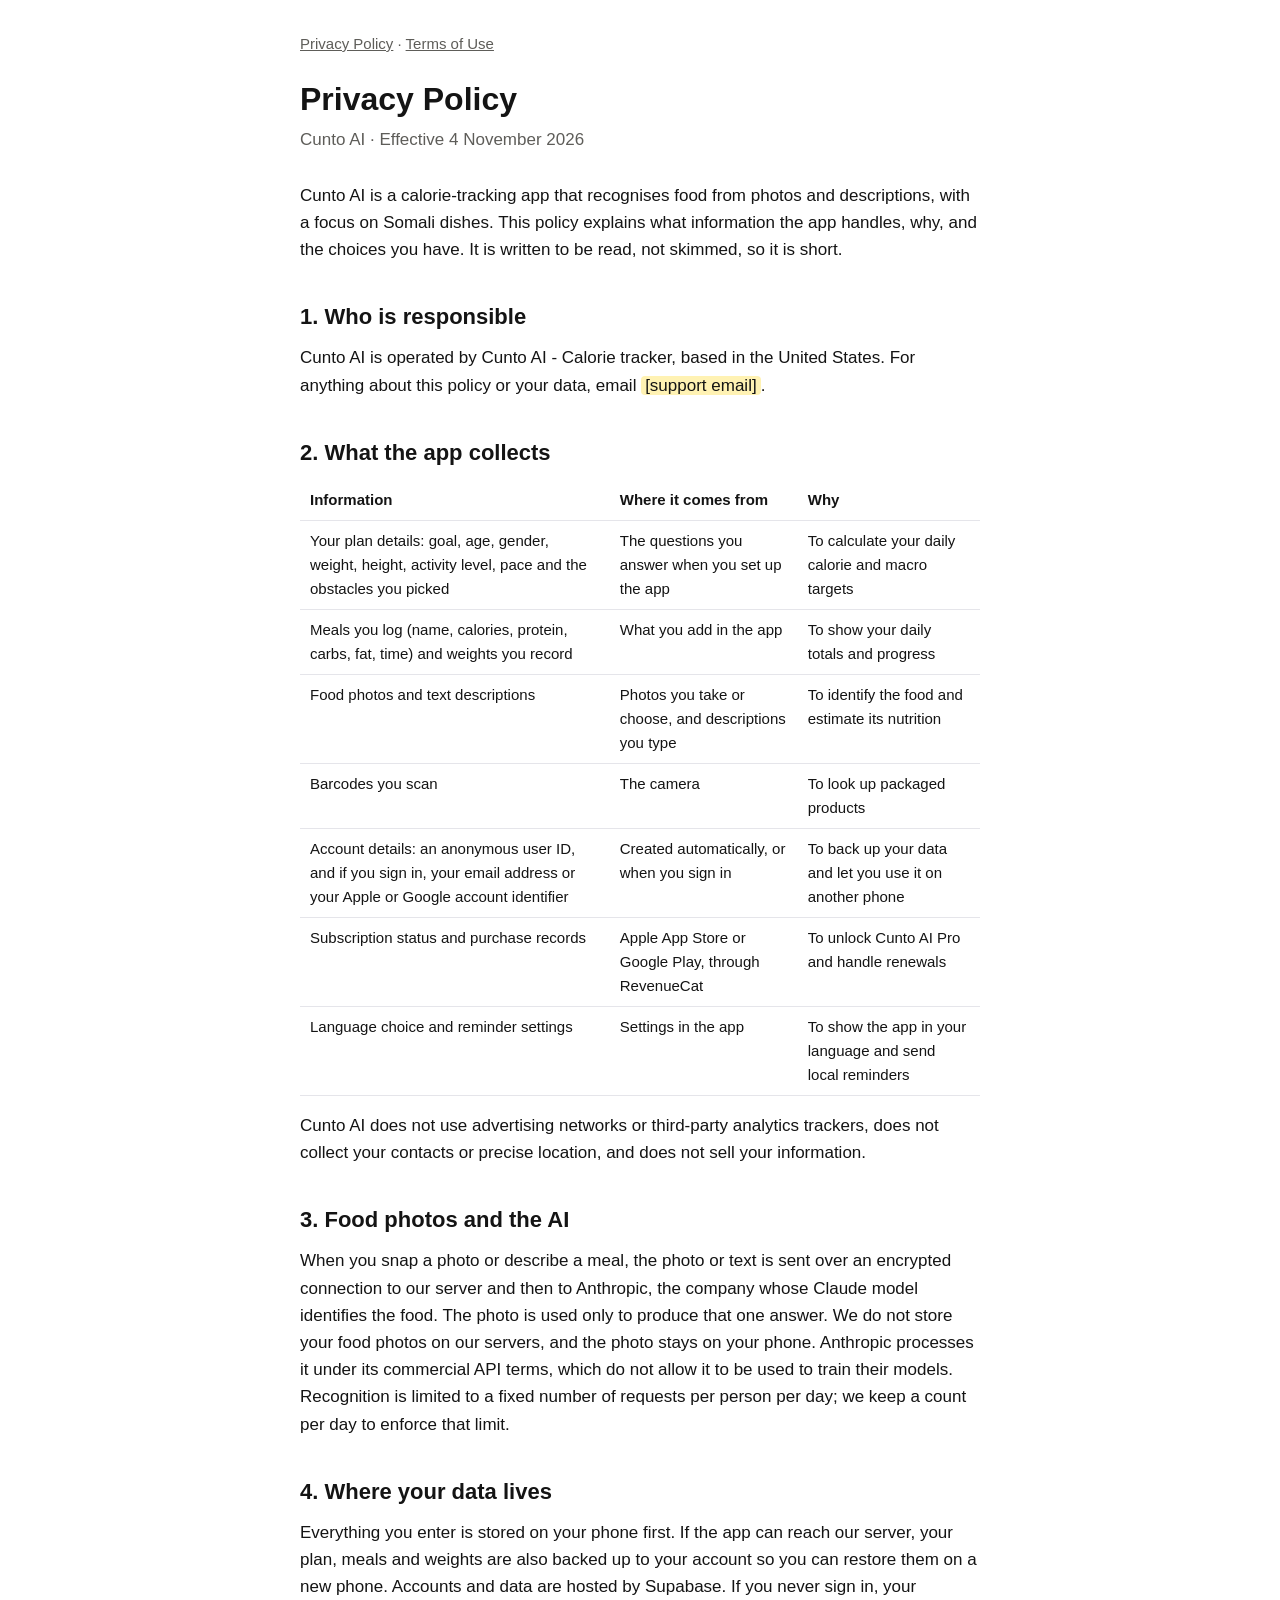
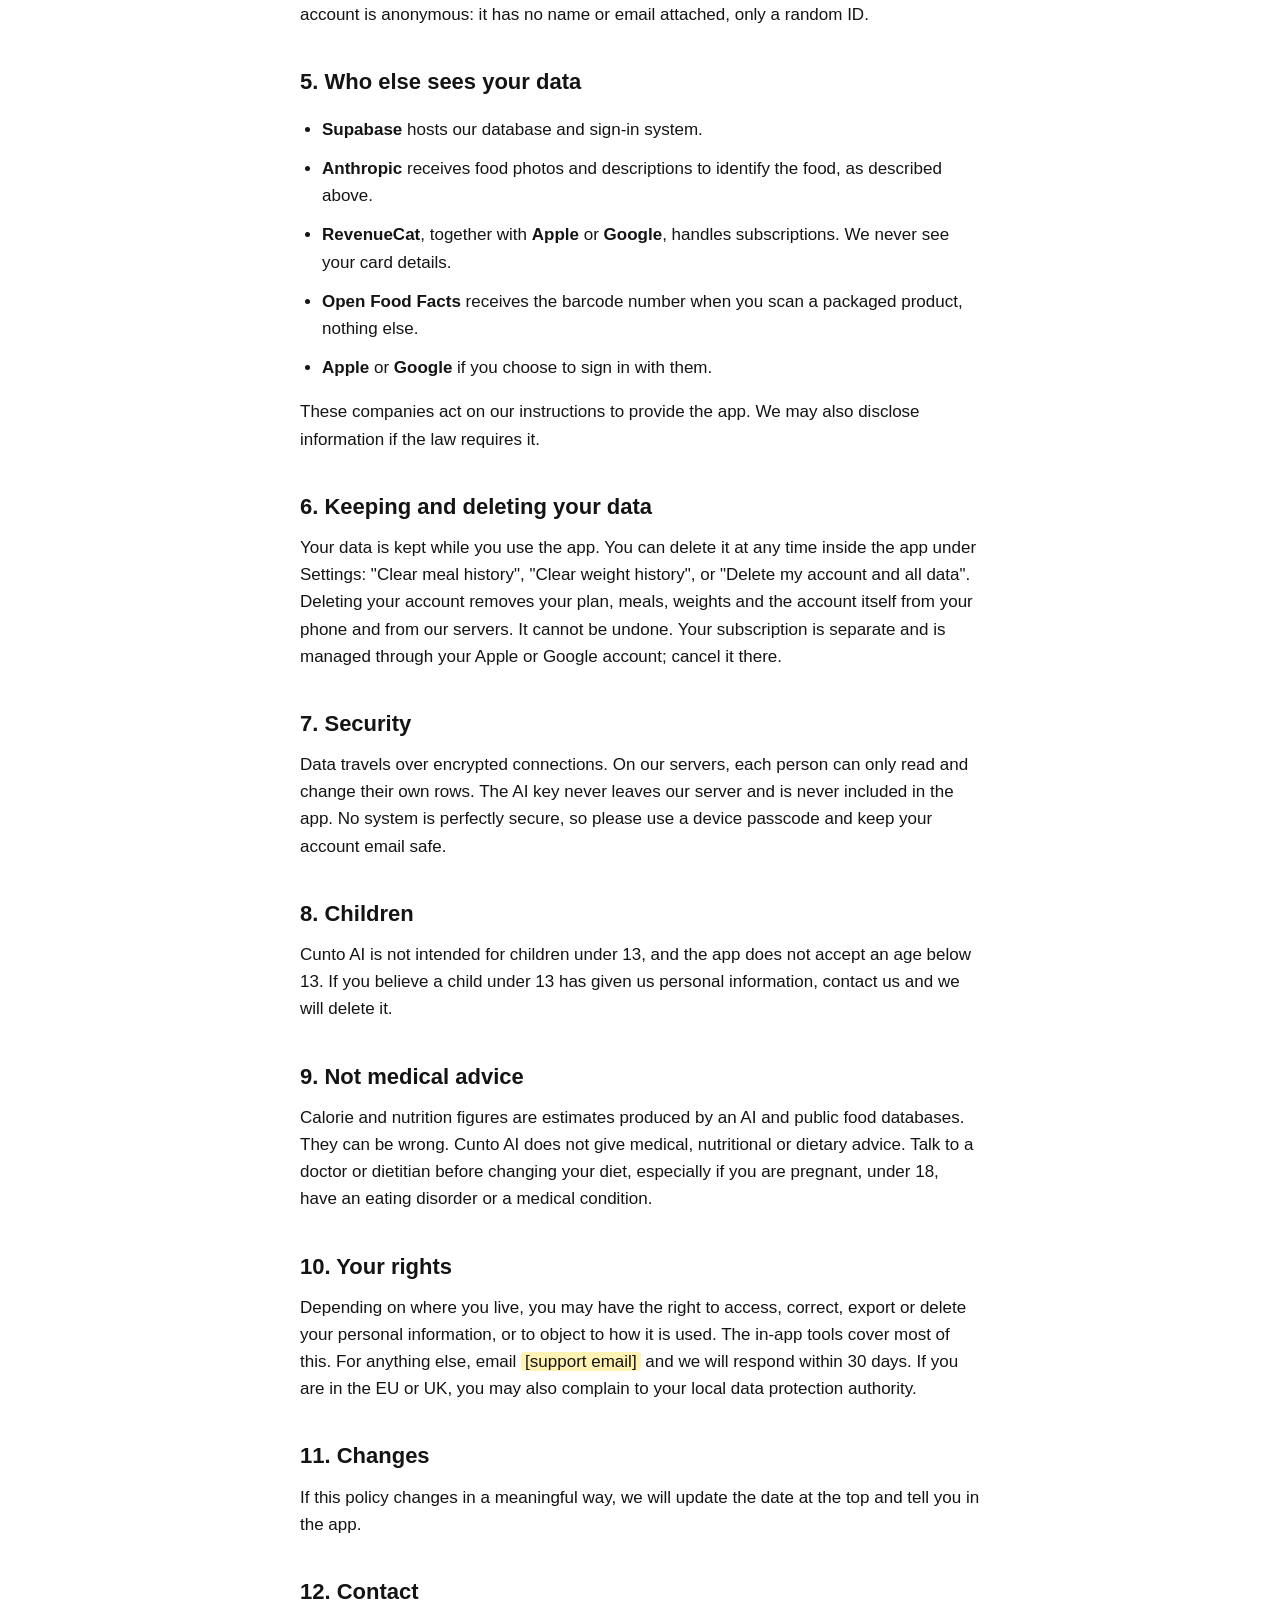
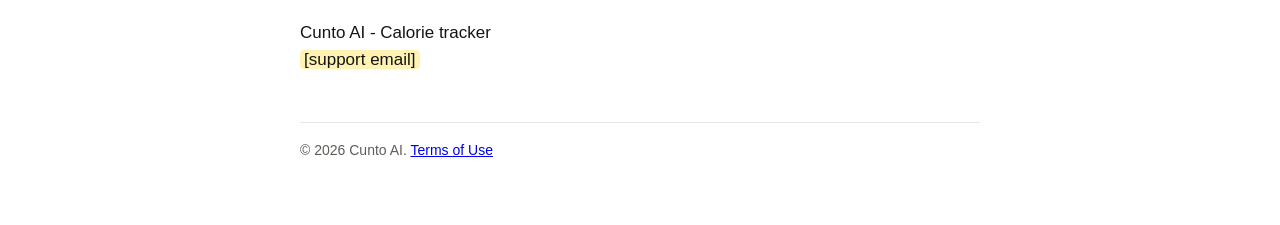
==== privacy.html @ 656ce832 "Cunto AI privacy policy and terms of use Co-Authored-By: Claude Fable 5.1 <noreply@anthropic.com>" ====
<!doctype html>
<html lang="en">
<head>
<meta charset="utf-8">
<meta name="viewport" content="width=device-width, initial-scale=1">
<title>Cunto AI – Privacy Policy</title>
<link rel="stylesheet" href="style.css">
</head>
<body>
<main>
<nav><a href="privacy.html">Privacy Policy</a> · <a href="terms.html">Terms of Use</a></nav>
<h1>Privacy Policy</h1>
<p class="meta">Cunto AI · Effective 4 November 2026</p>

<p>Cunto AI is a calorie-tracking app that recognises food from photos and descriptions, with a focus on Somali dishes. This policy explains what information the app handles, why, and the choices you have. It is written to be read, not skimmed, so it is short.</p>

<h2>1. Who is responsible</h2>
<p>Cunto AI is operated by Cunto AI - Calorie tracker, based in the United States. For anything about this policy or your data, email <span class="fill">[support email]</span>.</p>

<h2>2. What the app collects</h2>
<table>
<tr><th>Information</th><th>Where it comes from</th><th>Why</th></tr>
<tr><td>Your plan details: goal, age, gender, weight, height, activity level, pace and the obstacles you picked</td><td>The questions you answer when you set up the app</td><td>To calculate your daily calorie and macro targets</td></tr>
<tr><td>Meals you log (name, calories, protein, carbs, fat, time) and weights you record</td><td>What you add in the app</td><td>To show your daily totals and progress</td></tr>
<tr><td>Food photos and text descriptions</td><td>Photos you take or choose, and descriptions you type</td><td>To identify the food and estimate its nutrition</td></tr>
<tr><td>Barcodes you scan</td><td>The camera</td><td>To look up packaged products</td></tr>
<tr><td>Account details: an anonymous user ID, and if you sign in, your email address or your Apple or Google account identifier</td><td>Created automatically, or when you sign in</td><td>To back up your data and let you use it on another phone</td></tr>
<tr><td>Subscription status and purchase records</td><td>Apple App Store or Google Play, through RevenueCat</td><td>To unlock Cunto AI Pro and handle renewals</td></tr>
<tr><td>Language choice and reminder settings</td><td>Settings in the app</td><td>To show the app in your language and send local reminders</td></tr>
</table>
<p>Cunto AI does not use advertising networks or third-party analytics trackers, does not collect your contacts or precise location, and does not sell your information.</p>

<h2>3. Food photos and the AI</h2>
<p>When you snap a photo or describe a meal, the photo or text is sent over an encrypted connection to our server and then to Anthropic, the company whose Claude model identifies the food. The photo is used only to produce that one answer. We do not store your food photos on our servers, and the photo stays on your phone. Anthropic processes it under its commercial API terms, which do not allow it to be used to train their models. Recognition is limited to a fixed number of requests per person per day; we keep a count per day to enforce that limit.</p>

<h2>4. Where your data lives</h2>
<p>Everything you enter is stored on your phone first. If the app can reach our server, your plan, meals and weights are also backed up to your account so you can restore them on a new phone. Accounts and data are hosted by Supabase. If you never sign in, your account is anonymous: it has no name or email attached, only a random ID.</p>

<h2>5. Who else sees your data</h2>
<ul>
<li><strong>Supabase</strong> hosts our database and sign-in system.</li>
<li><strong>Anthropic</strong> receives food photos and descriptions to identify the food, as described above.</li>
<li><strong>RevenueCat</strong>, together with <strong>Apple</strong> or <strong>Google</strong>, handles subscriptions. We never see your card details.</li>
<li><strong>Open Food Facts</strong> receives the barcode number when you scan a packaged product, nothing else.</li>
<li><strong>Apple</strong> or <strong>Google</strong> if you choose to sign in with them.</li>
</ul>
<p>These companies act on our instructions to provide the app. We may also disclose information if the law requires it.</p>

<h2>6. Keeping and deleting your data</h2>
<p>Your data is kept while you use the app. You can delete it at any time inside the app under Settings: "Clear meal history", "Clear weight history", or "Delete my account and all data". Deleting your account removes your plan, meals, weights and the account itself from your phone and from our servers. It cannot be undone. Your subscription is separate and is managed through your Apple or Google account; cancel it there.</p>

<h2>7. Security</h2>
<p>Data travels over encrypted connections. On our servers, each person can only read and change their own rows. The AI key never leaves our server and is never included in the app. No system is perfectly secure, so please use a device passcode and keep your account email safe.</p>

<h2>8. Children</h2>
<p>Cunto AI is not intended for children under 13, and the app does not accept an age below 13. If you believe a child under 13 has given us personal information, contact us and we will delete it.</p>

<h2>9. Not medical advice</h2>
<p>Calorie and nutrition figures are estimates produced by an AI and public food databases. They can be wrong. Cunto AI does not give medical, nutritional or dietary advice. Talk to a doctor or dietitian before changing your diet, especially if you are pregnant, under 18, have an eating disorder or a medical condition.</p>

<h2>10. Your rights</h2>
<p>Depending on where you live, you may have the right to access, correct, export or delete your personal information, or to object to how it is used. The in-app tools cover most of this. For anything else, email <span class="fill">[support email]</span> and we will respond within 30 days. If you are in the EU or UK, you may also complain to your local data protection authority.</p>

<h2>11. Changes</h2>
<p>If this policy changes in a meaningful way, we will update the date at the top and tell you in the app.</p>

<h2>12. Contact</h2>
<p>Cunto AI - Calorie tracker<br><span class="fill">[support email]</span></p>

<footer>© 2026 Cunto AI. <a href="terms.html">Terms of Use</a></footer>
</main>
</body>
</html>
---- style.css ----
:root { --text: #141414; --muted: #5E5D59; --bg: #FFFFFF; --line: #E5E5EA; --mark: #FFF2B3; }
* { box-sizing: border-box; }
body { margin: 0; background: var(--bg); color: var(--text); font: 17px/1.6 -apple-system, BlinkMacSystemFont, "Segoe UI", Roboto, Helvetica, Arial, sans-serif; }
main { max-width: 720px; margin: 0 auto; padding: 32px 20px 64px; }
h1 { font-size: 32px; line-height: 1.2; margin: 0 0 8px; }
h2 { font-size: 22px; margin: 36px 0 10px; }
p, li { margin: 0 0 12px; }
ul { padding-left: 22px; }
.meta { color: var(--muted); margin-bottom: 28px; }
.fill { background: var(--mark); padding: 0 4px; border-radius: 4px; }
nav { font-size: 15px; color: var(--muted); margin-bottom: 24px; }
nav a { color: inherit; }
table { border-collapse: collapse; width: 100%; font-size: 15px; margin: 8px 0 16px; }
th, td { text-align: left; padding: 8px 10px; border-bottom: 1px solid var(--line); vertical-align: top; }
footer { margin-top: 48px; padding-top: 16px; border-top: 1px solid var(--line); color: var(--muted); font-size: 14px; }
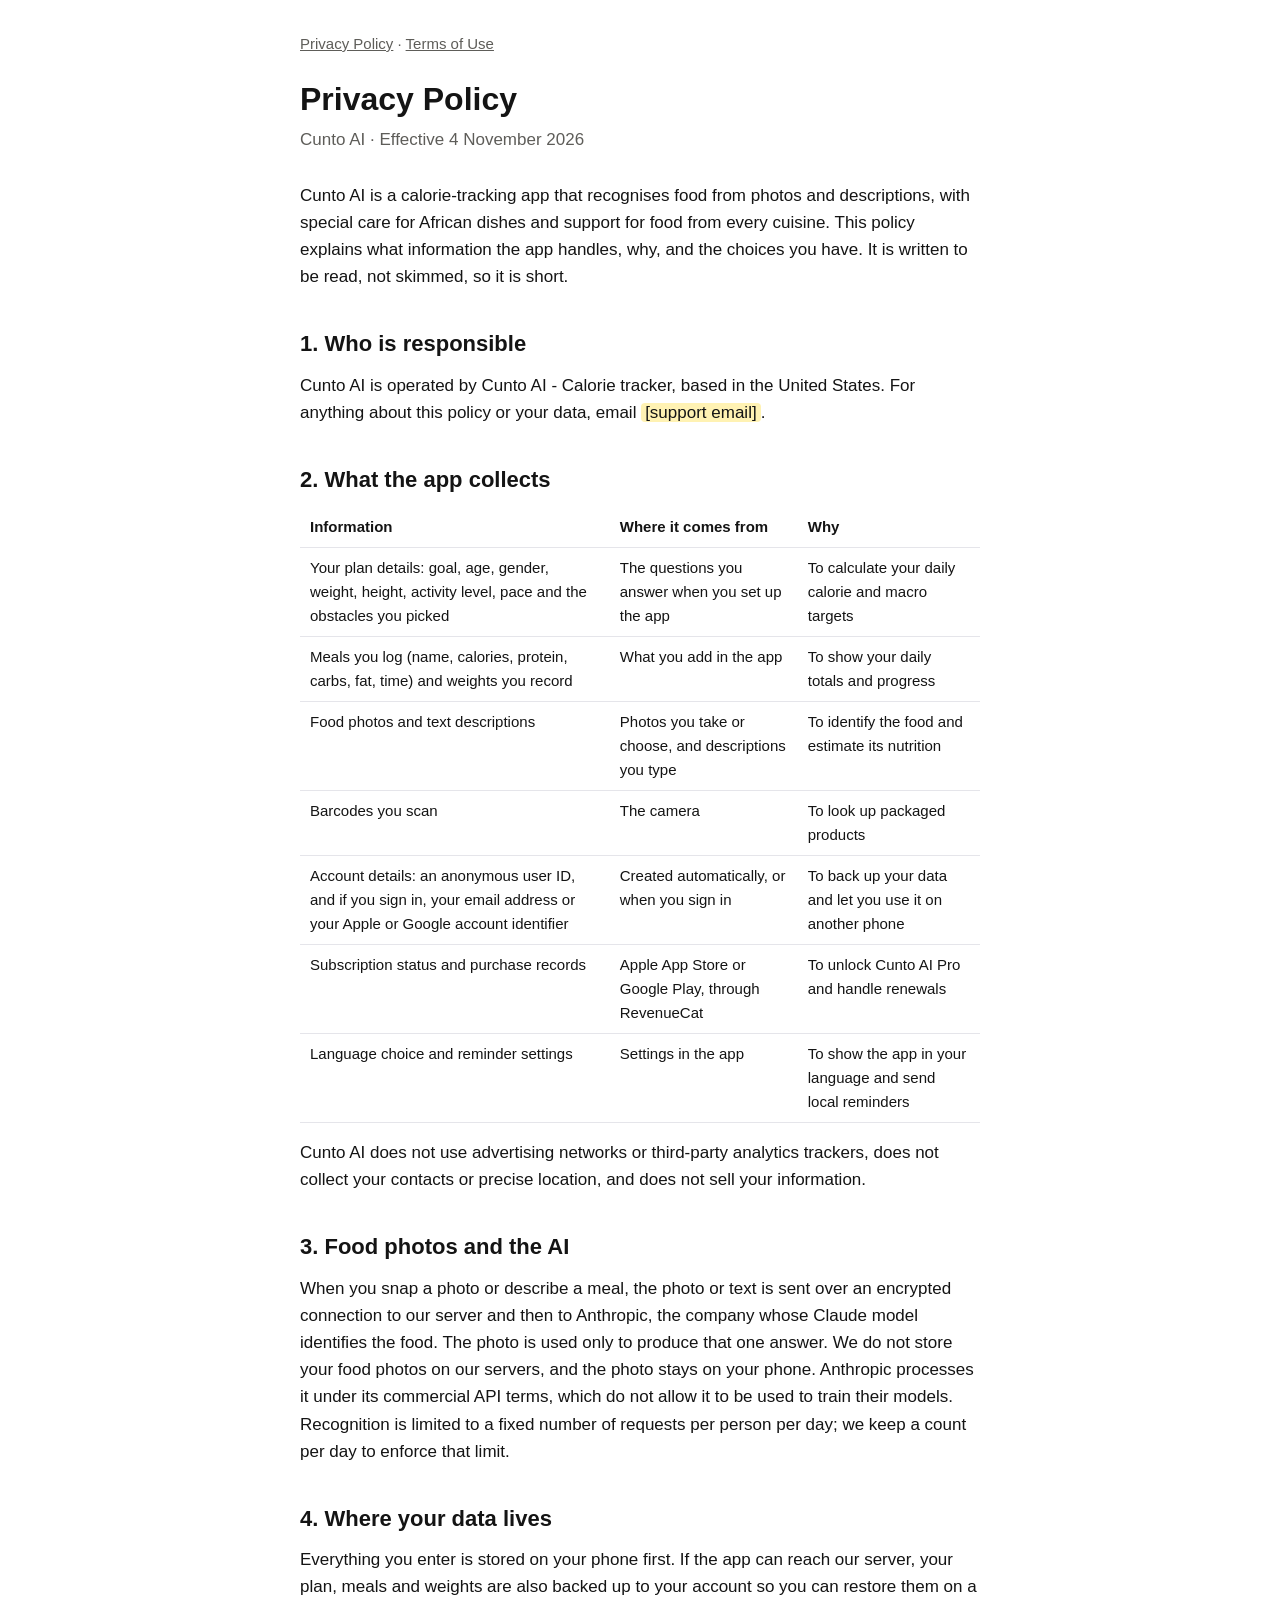
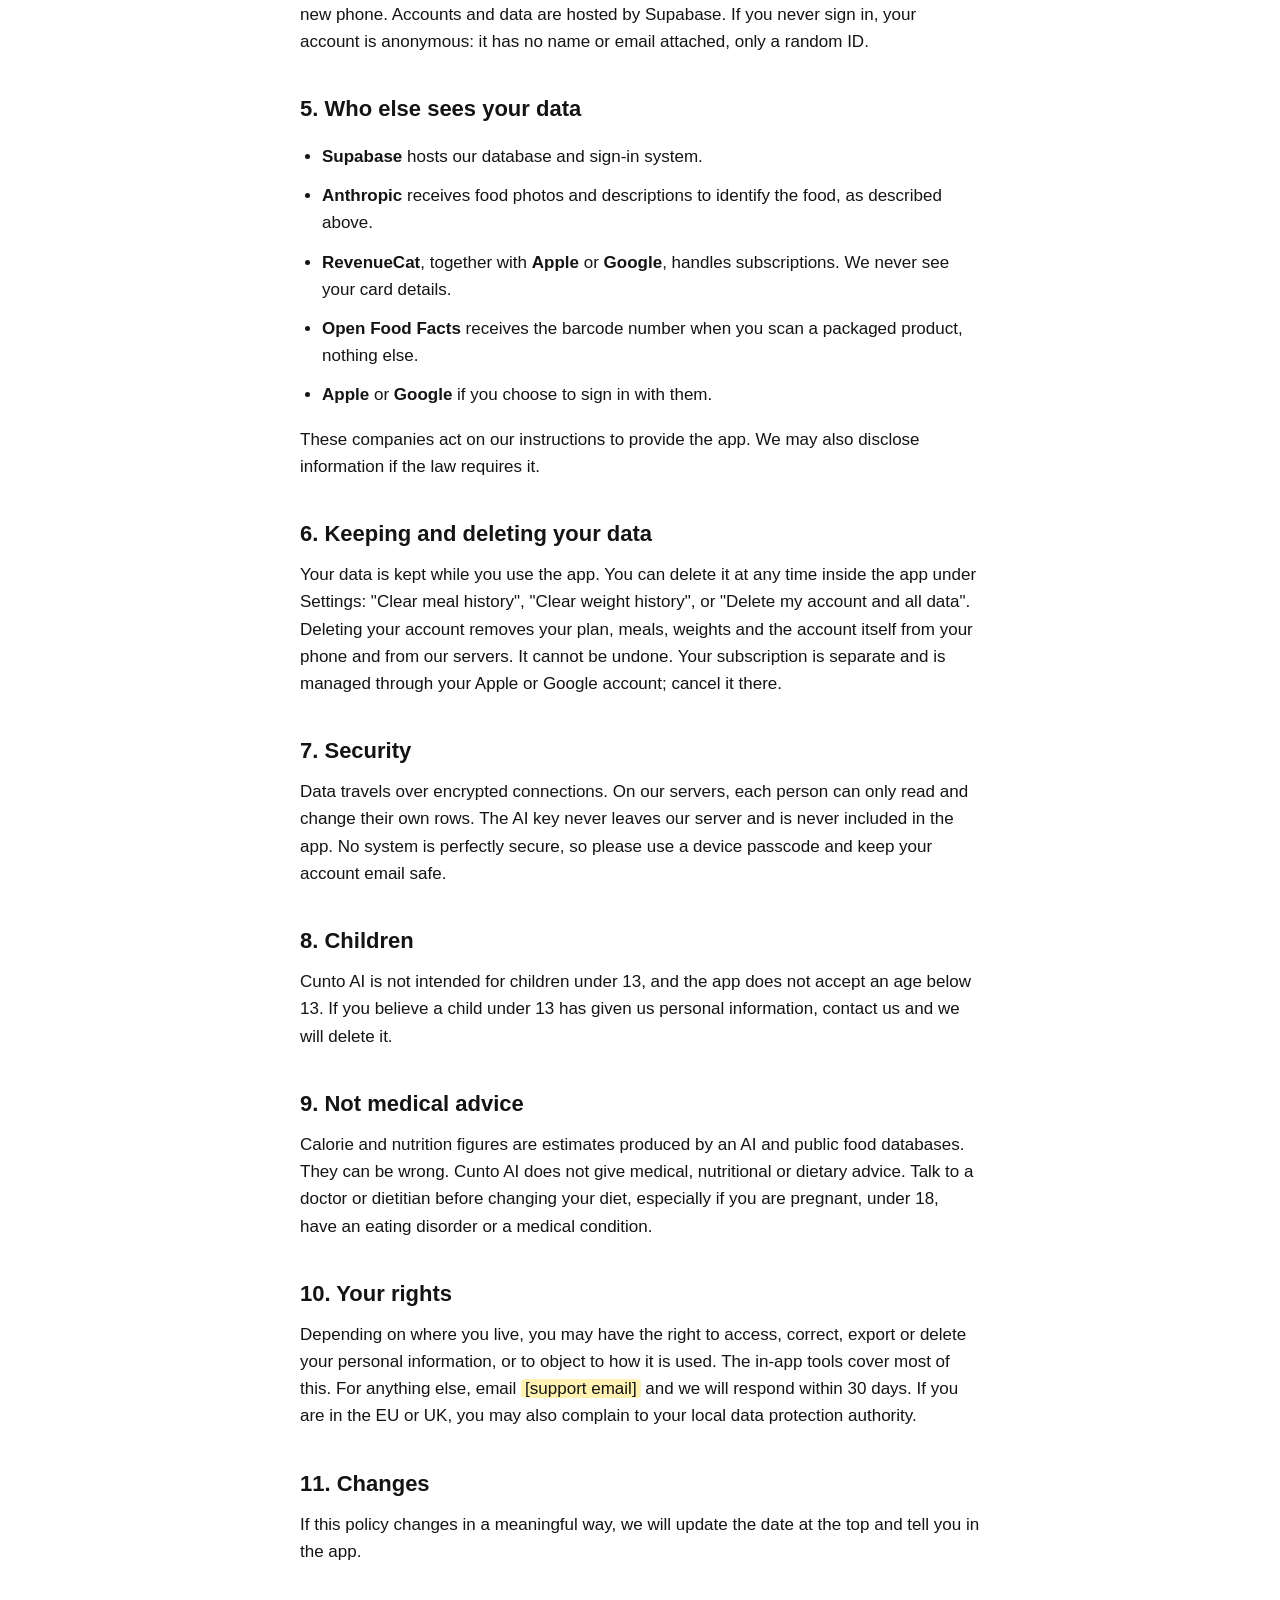
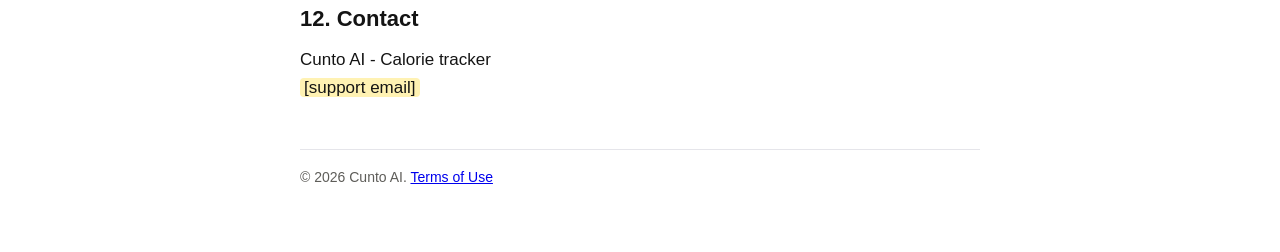
==== commit 69702b42: "Reword app description: African dishes and every cuisine" ====
--- a/privacy.html
+++ b/privacy.html
@@ -12,7 +12,7 @@
 <h1>Privacy Policy</h1>
 <p class="meta">Cunto AI · Effective 4 November 2026</p>
 
-<p>Cunto AI is a calorie-tracking app that recognises food from photos and descriptions, with a focus on Somali dishes. This policy explains what information the app handles, why, and the choices you have. It is written to be read, not skimmed, so it is short.</p>
+<p>Cunto AI is a calorie-tracking app that recognises food from photos and descriptions, with special care for African dishes and support for food from every cuisine. This policy explains what information the app handles, why, and the choices you have. It is written to be read, not skimmed, so it is short.</p>
 
 <h2>1. Who is responsible</h2>
 <p>Cunto AI is operated by Cunto AI - Calorie tracker, based in the United States. For anything about this policy or your data, email <span class="fill">[support email]</span>.</p>
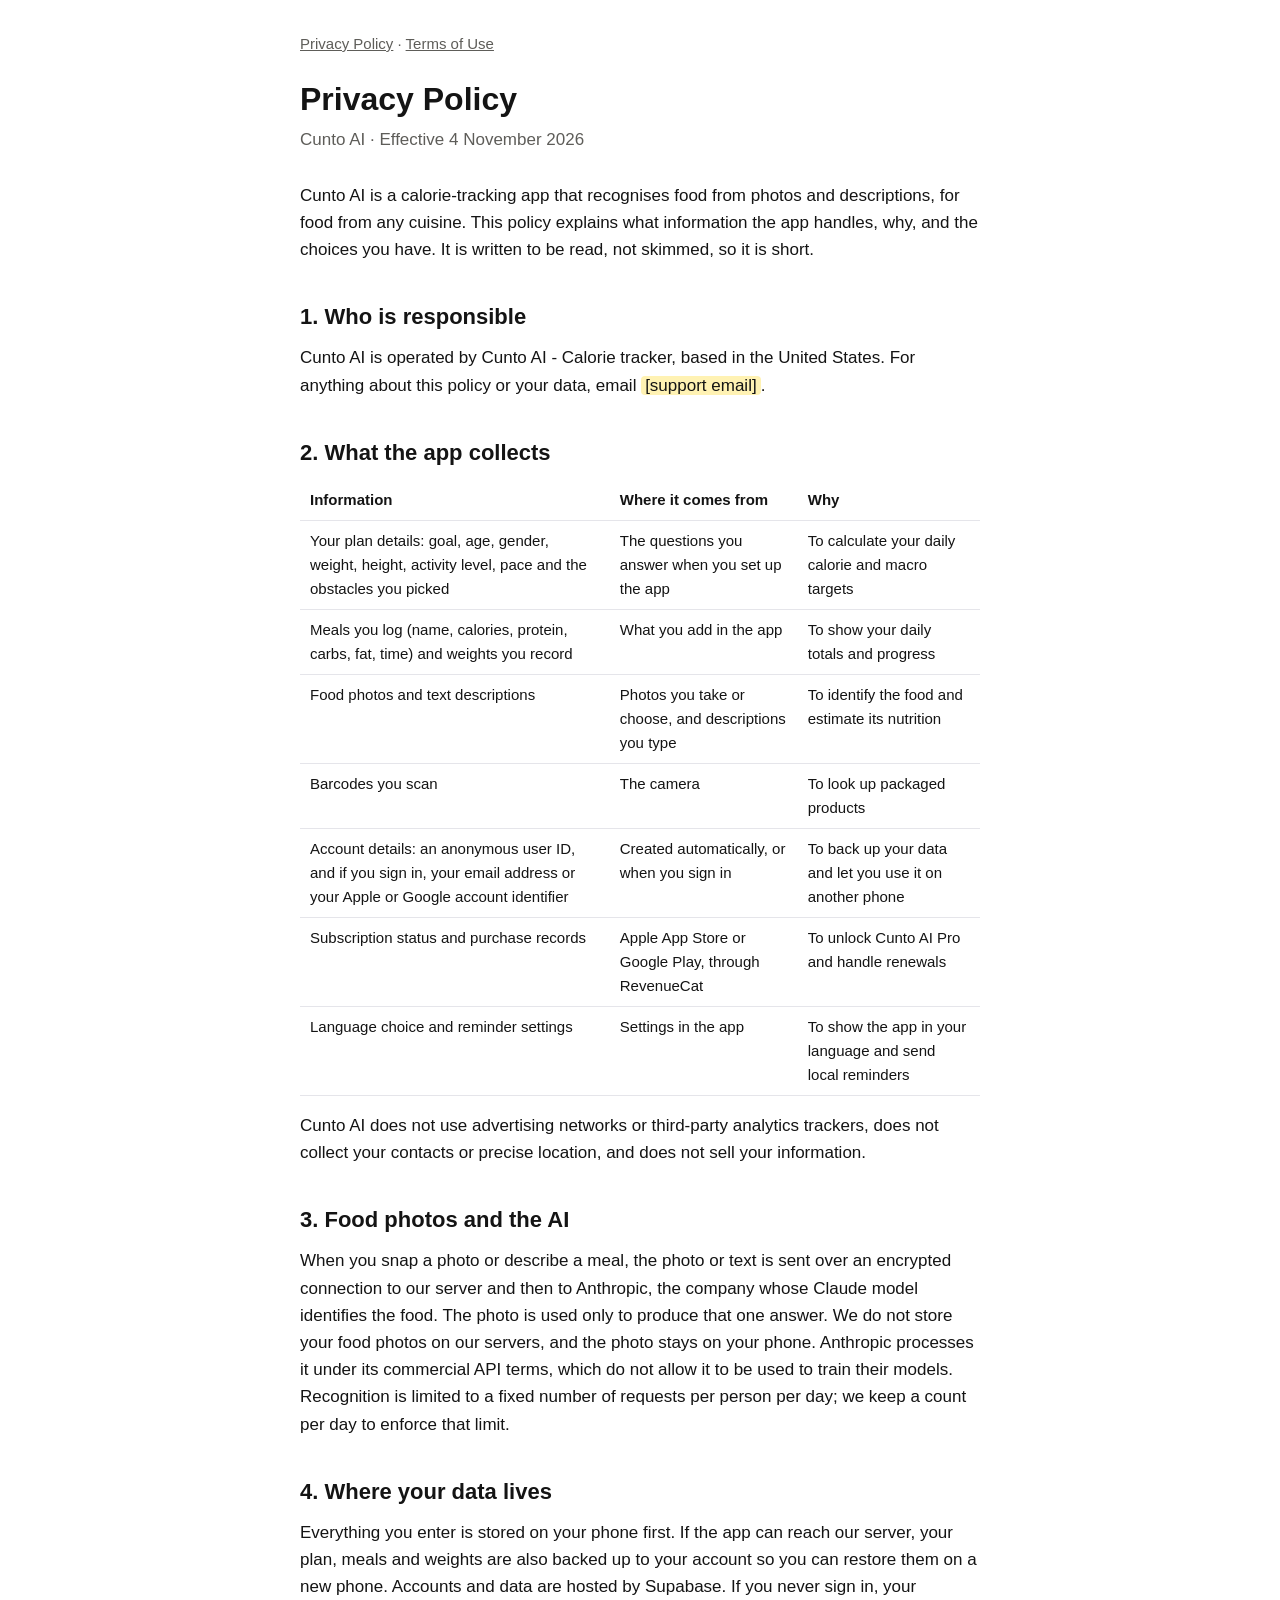
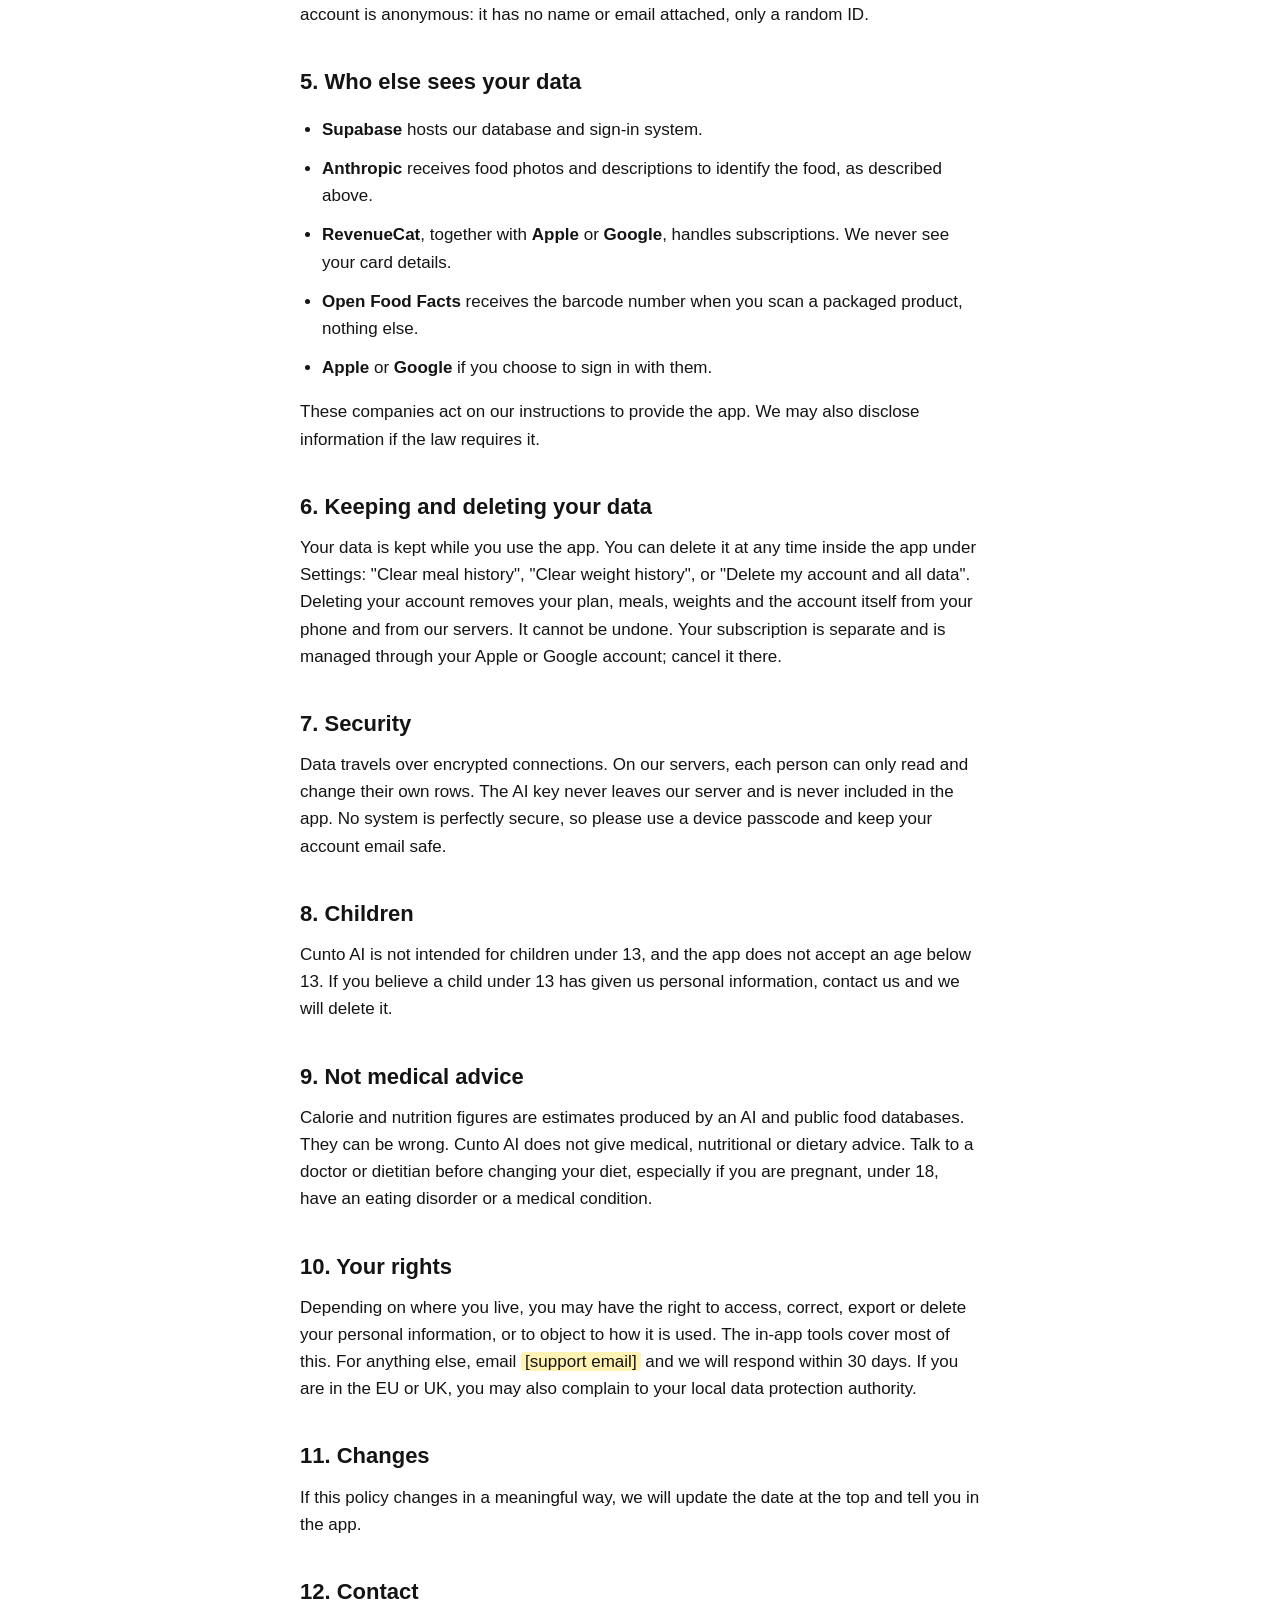
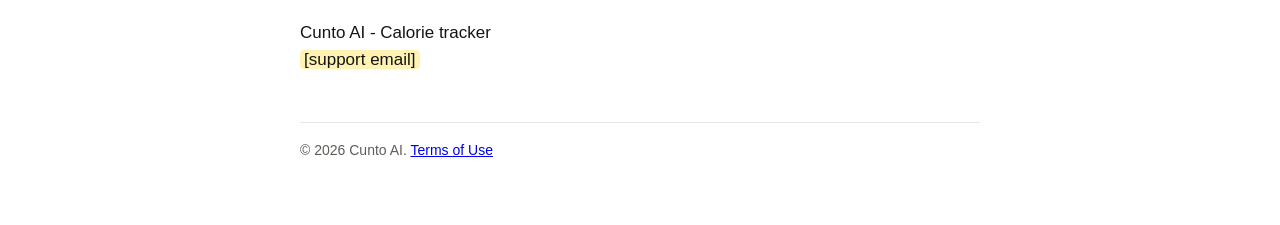
==== commit 794e832a: "Privacy: app is for food from any cuisine" ====
--- a/privacy.html
+++ b/privacy.html
@@ -12,7 +12,7 @@
 <h1>Privacy Policy</h1>
 <p class="meta">Cunto AI · Effective 4 November 2026</p>
 
-<p>Cunto AI is a calorie-tracking app that recognises food from photos and descriptions, with special care for African dishes and support for food from every cuisine. This policy explains what information the app handles, why, and the choices you have. It is written to be read, not skimmed, so it is short.</p>
+<p>Cunto AI is a calorie-tracking app that recognises food from photos and descriptions, for food from any cuisine. This policy explains what information the app handles, why, and the choices you have. It is written to be read, not skimmed, so it is short.</p>
 
 <h2>1. Who is responsible</h2>
 <p>Cunto AI is operated by Cunto AI - Calorie tracker, based in the United States. For anything about this policy or your data, email <span class="fill">[support email]</span>.</p>
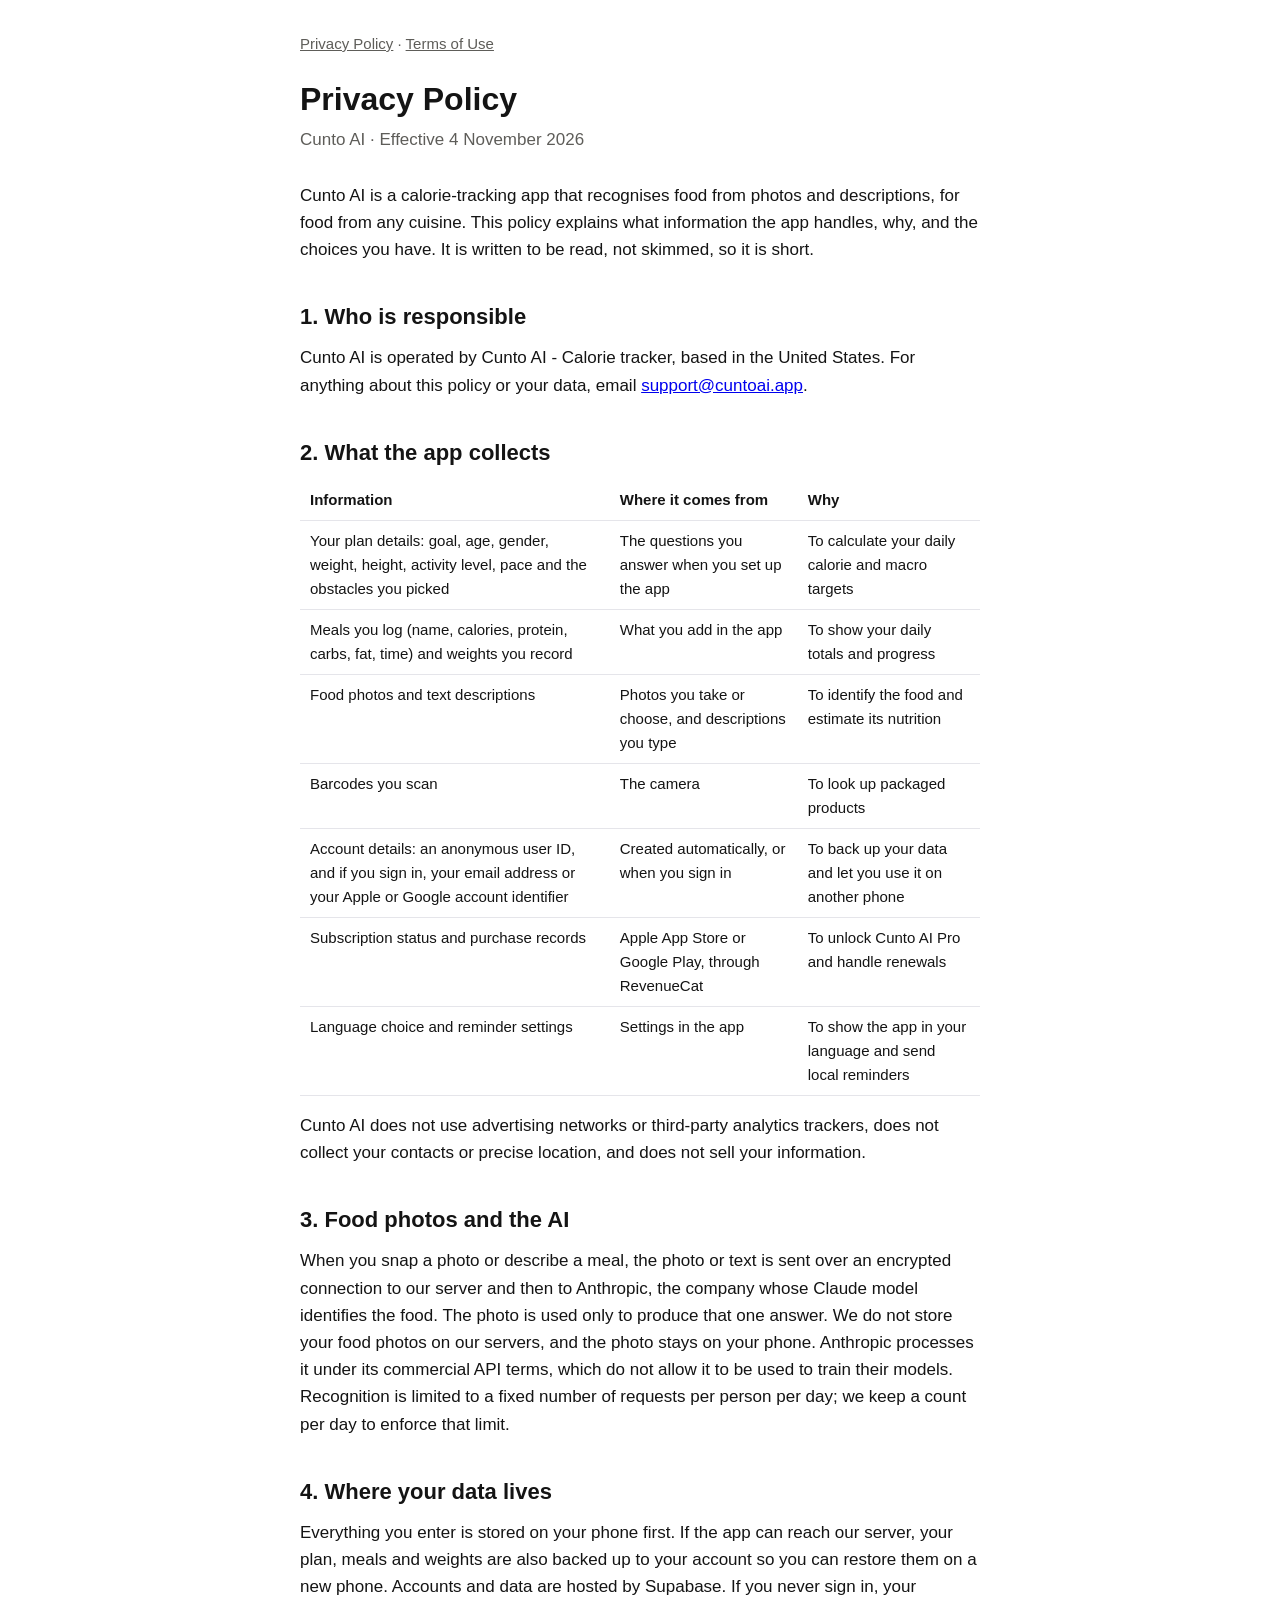
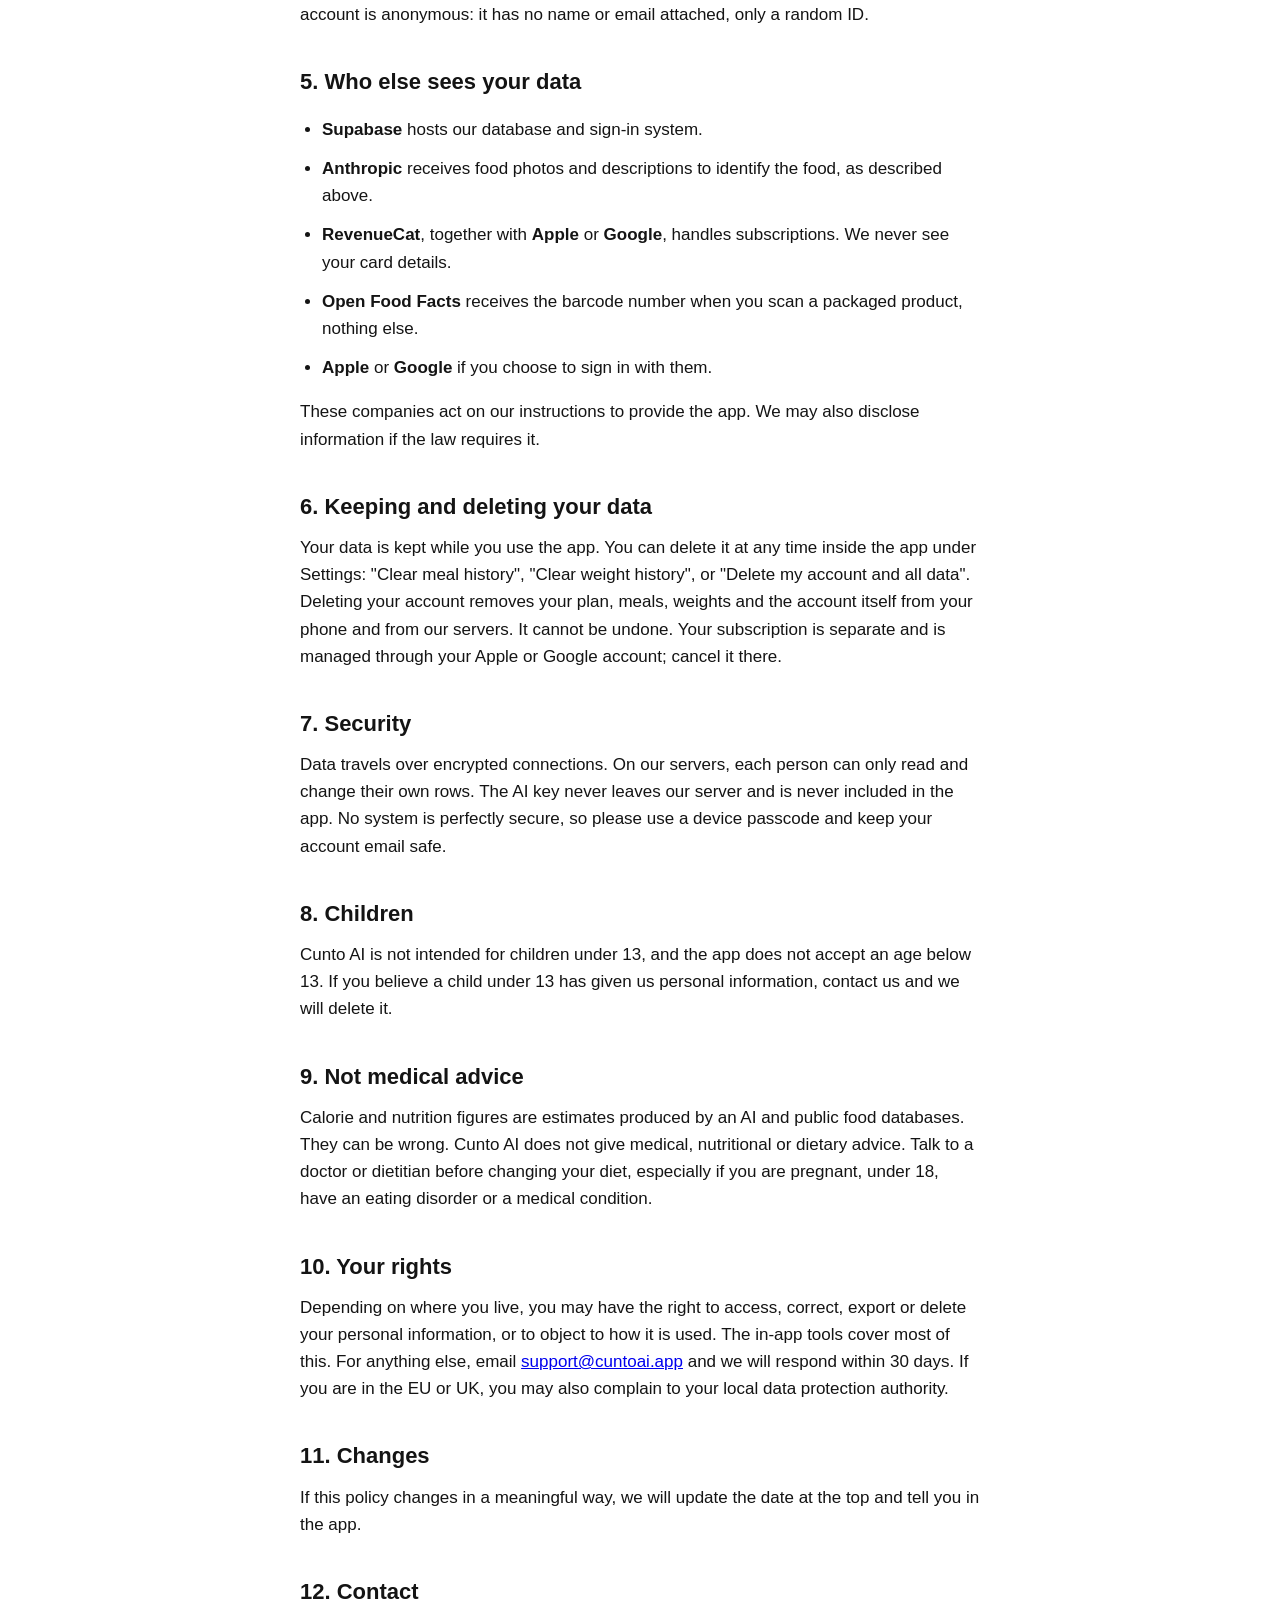
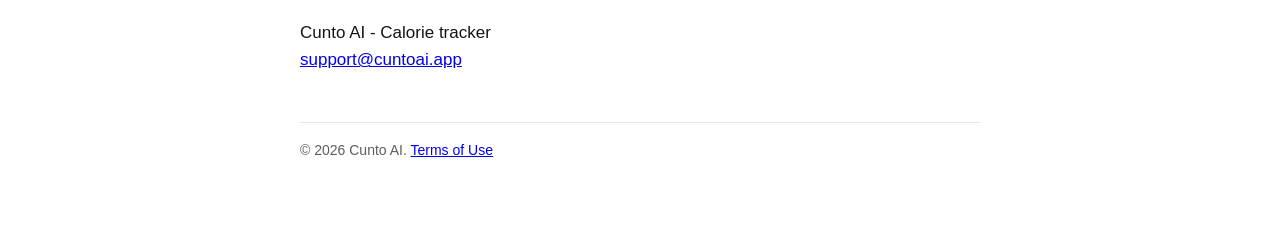
==== commit badfc6f0: "Move to cuntoai.app: support email, front page, CNAME" ====
--- a/privacy.html
+++ b/privacy.html
@@ -15,7 +15,7 @@
 <p>Cunto AI is a calorie-tracking app that recognises food from photos and descriptions, for food from any cuisine. This policy explains what information the app handles, why, and the choices you have. It is written to be read, not skimmed, so it is short.</p>
 
 <h2>1. Who is responsible</h2>
-<p>Cunto AI is operated by Cunto AI - Calorie tracker, based in the United States. For anything about this policy or your data, email <span class="fill">[support email]</span>.</p>
+<p>Cunto AI is operated by Cunto AI - Calorie tracker, based in the United States. For anything about this policy or your data, email <a href="mailto:support@cuntoai.app">support@cuntoai.app</a>.</p>
 
 <h2>2. What the app collects</h2>
 <table>
@@ -59,13 +59,13 @@
 <p>Calorie and nutrition figures are estimates produced by an AI and public food databases. They can be wrong. Cunto AI does not give medical, nutritional or dietary advice. Talk to a doctor or dietitian before changing your diet, especially if you are pregnant, under 18, have an eating disorder or a medical condition.</p>
 
 <h2>10. Your rights</h2>
-<p>Depending on where you live, you may have the right to access, correct, export or delete your personal information, or to object to how it is used. The in-app tools cover most of this. For anything else, email <span class="fill">[support email]</span> and we will respond within 30 days. If you are in the EU or UK, you may also complain to your local data protection authority.</p>
+<p>Depending on where you live, you may have the right to access, correct, export or delete your personal information, or to object to how it is used. The in-app tools cover most of this. For anything else, email <a href="mailto:support@cuntoai.app">support@cuntoai.app</a> and we will respond within 30 days. If you are in the EU or UK, you may also complain to your local data protection authority.</p>
 
 <h2>11. Changes</h2>
 <p>If this policy changes in a meaningful way, we will update the date at the top and tell you in the app.</p>
 
 <h2>12. Contact</h2>
-<p>Cunto AI - Calorie tracker<br><span class="fill">[support email]</span></p>
+<p>Cunto AI - Calorie tracker<br><a href="mailto:support@cuntoai.app">support@cuntoai.app</a></p>
 
 <footer>© 2026 Cunto AI. <a href="terms.html">Terms of Use</a></footer>
 </main>
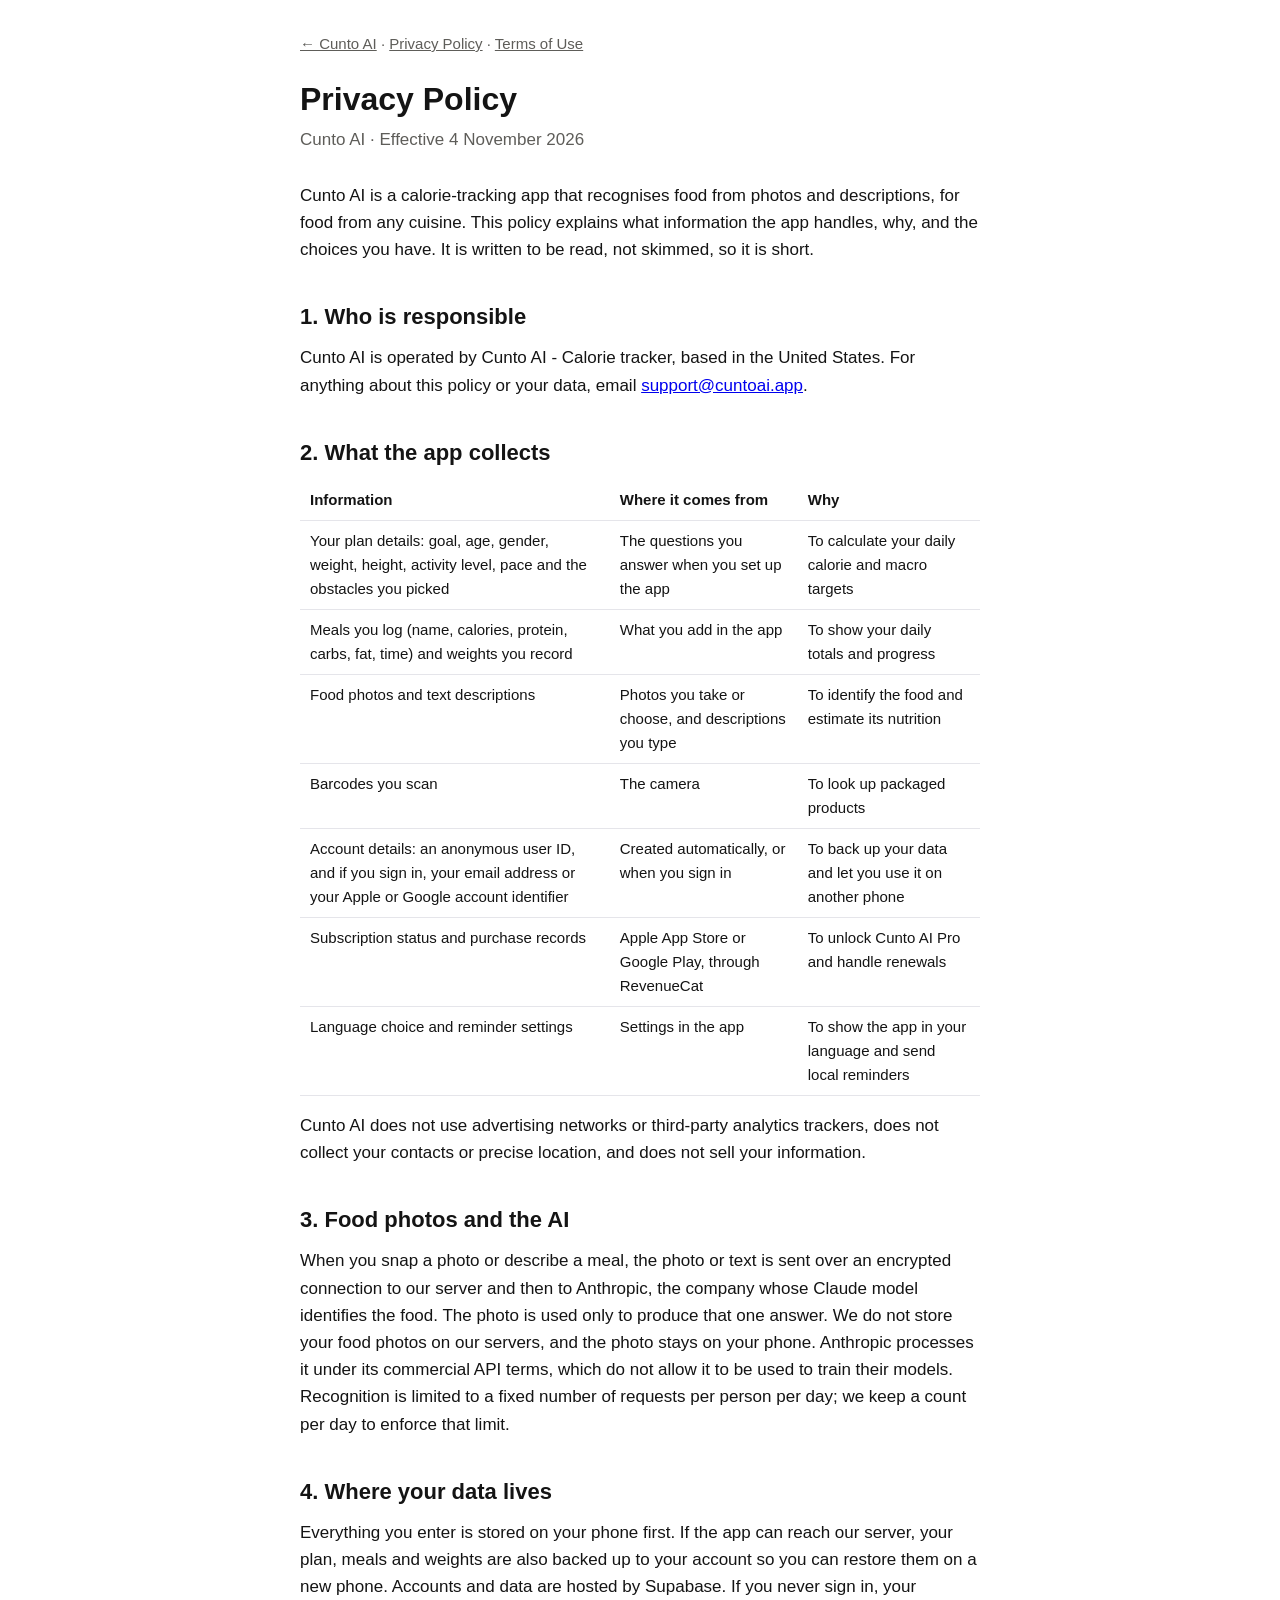
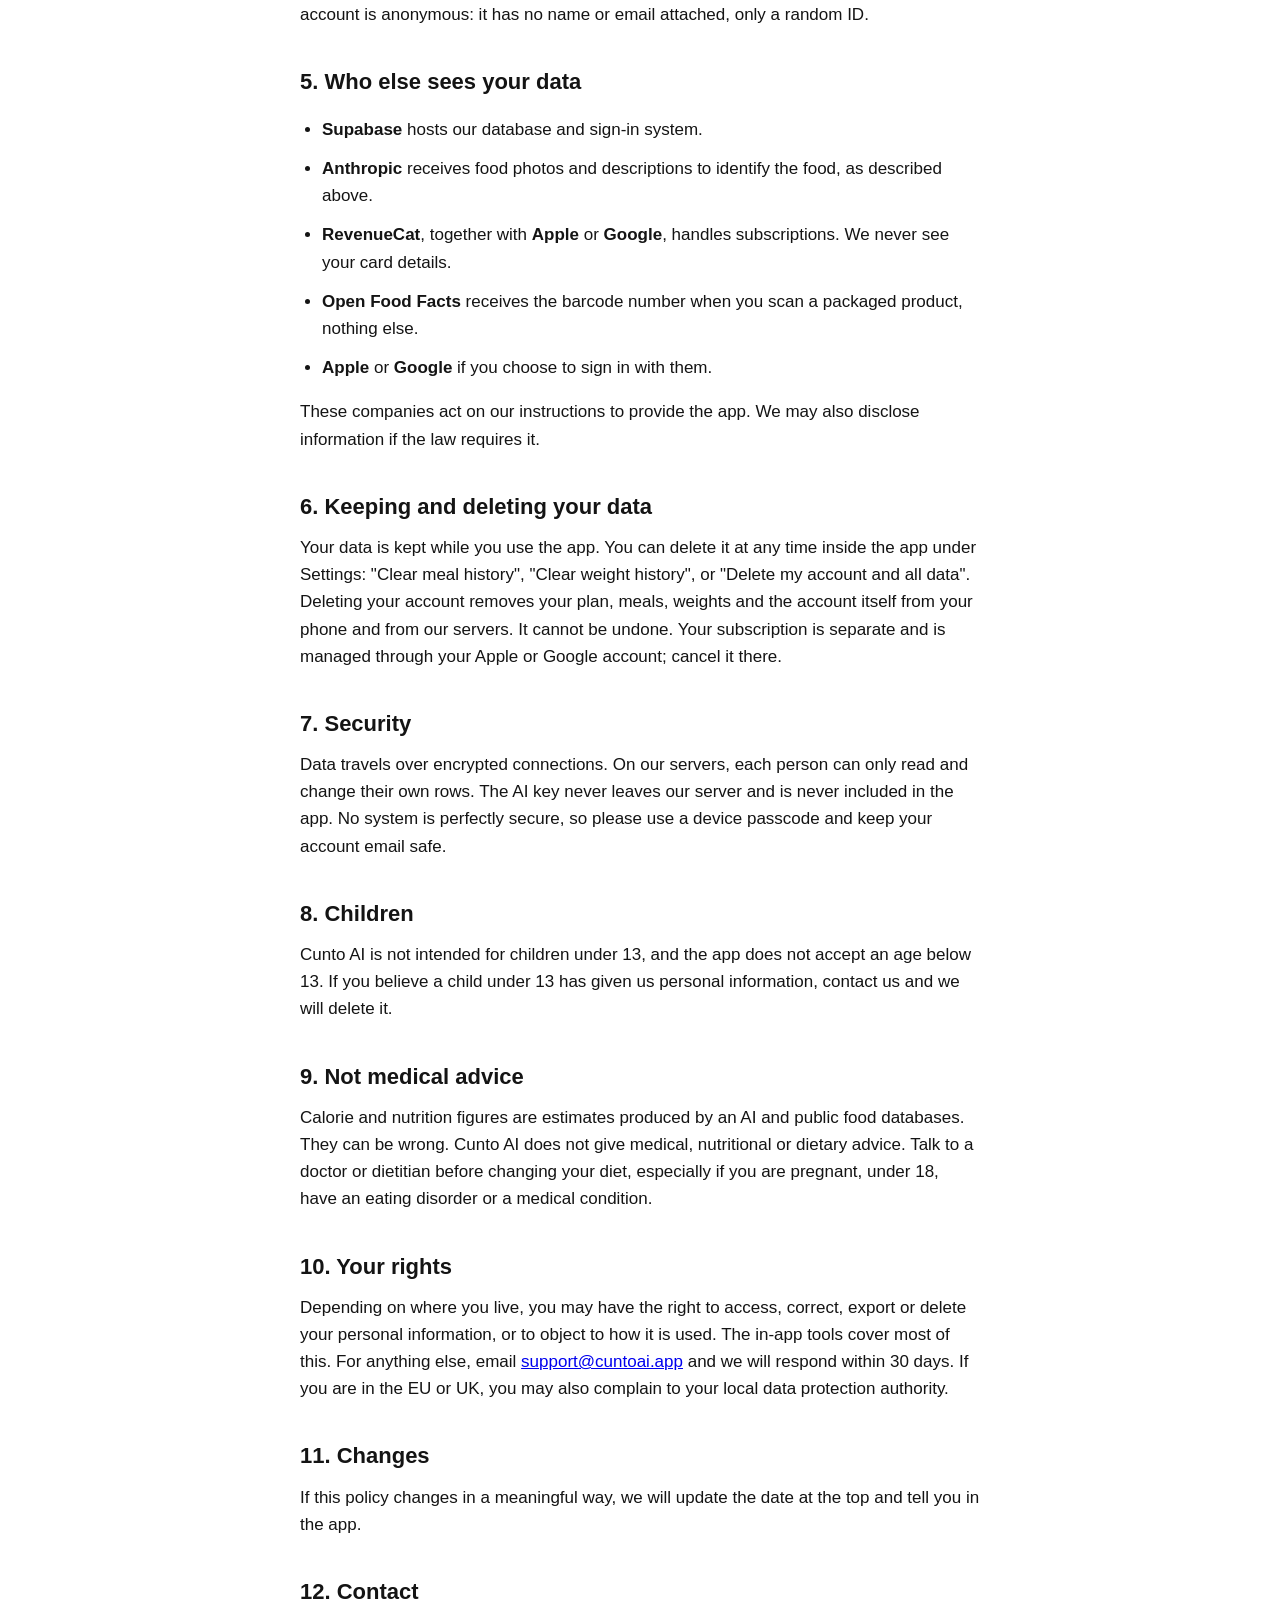
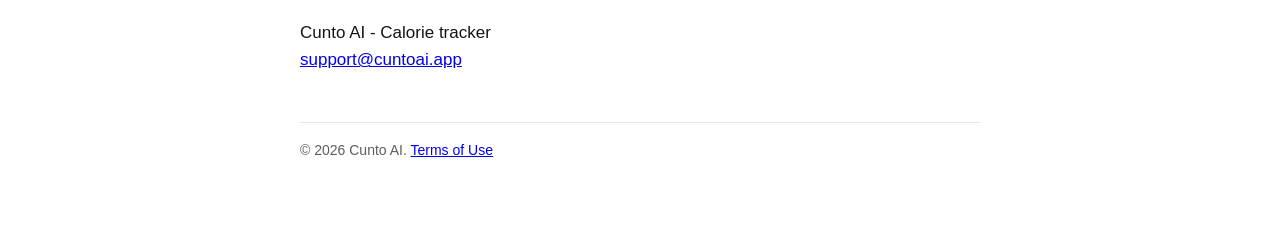
==== commit f78baf91: "Landing page for cuntoai.app in six languages" ====
--- a/privacy.html
+++ b/privacy.html
@@ -4,11 +4,11 @@
 <meta charset="utf-8">
 <meta name="viewport" content="width=device-width, initial-scale=1">
 <title>Cunto AI – Privacy Policy</title>
-<link rel="stylesheet" href="style.css">
+<link rel="icon" href="favicon.svg" type="image/svg+xml"><link rel="stylesheet" href="style.css">
 </head>
 <body>
 <main>
-<nav><a href="privacy.html">Privacy Policy</a> · <a href="terms.html">Terms of Use</a></nav>
+<nav><a href="/">← Cunto AI</a> · <a href="privacy.html">Privacy Policy</a> · <a href="terms.html">Terms of Use</a></nav>
 <h1>Privacy Policy</h1>
 <p class="meta">Cunto AI · Effective 4 November 2026</p>
 
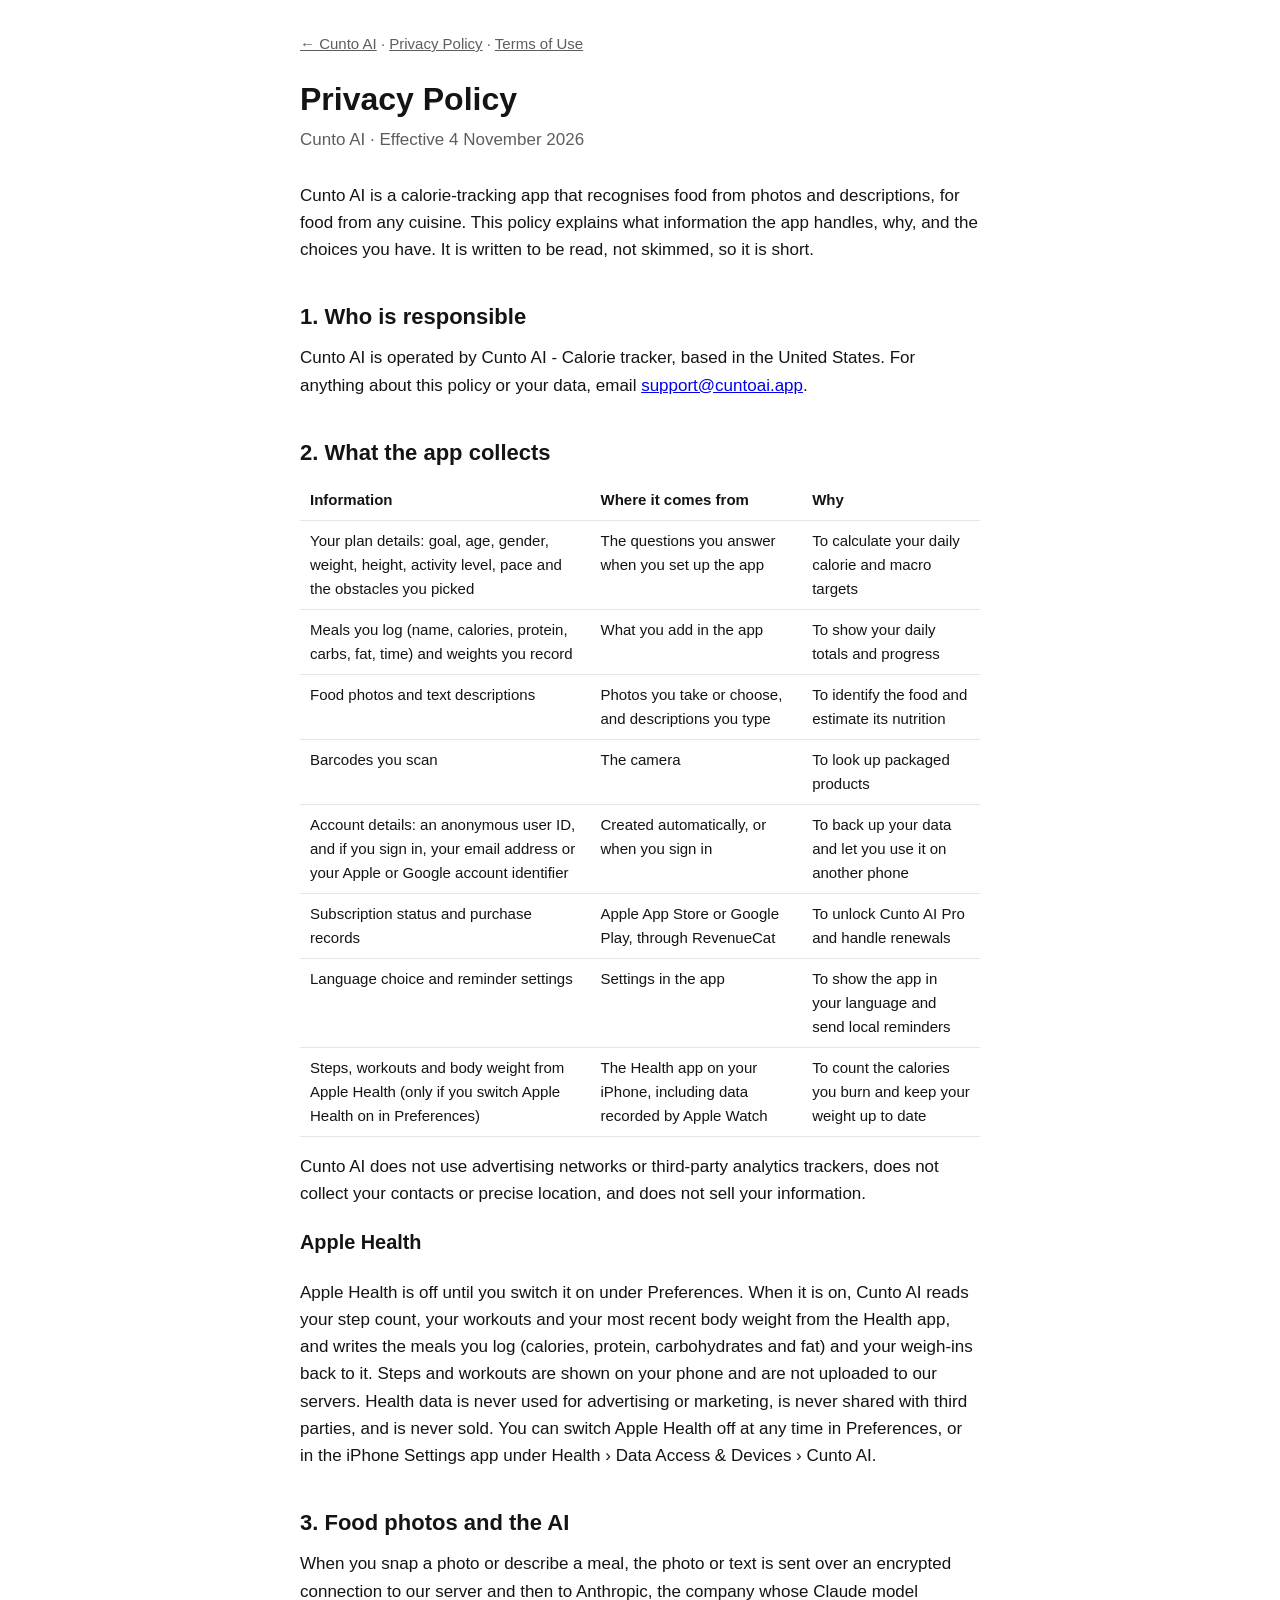
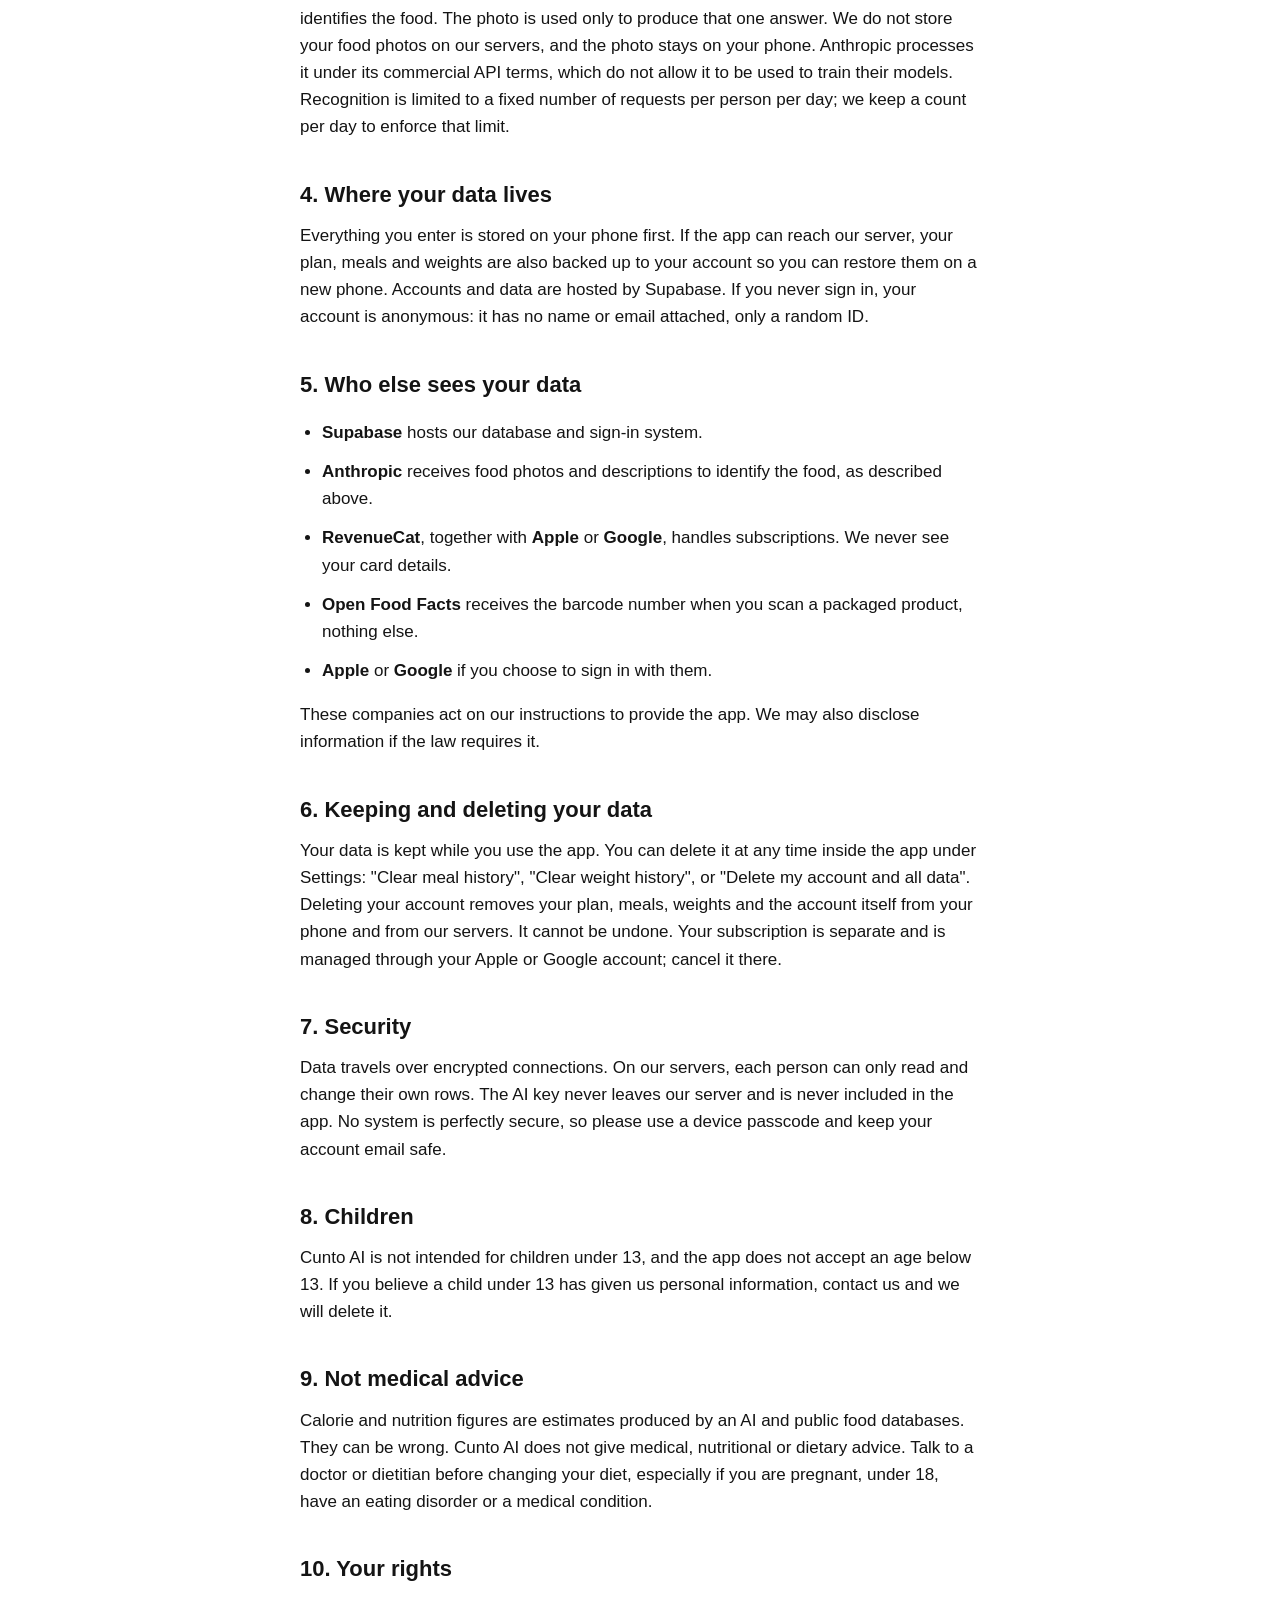
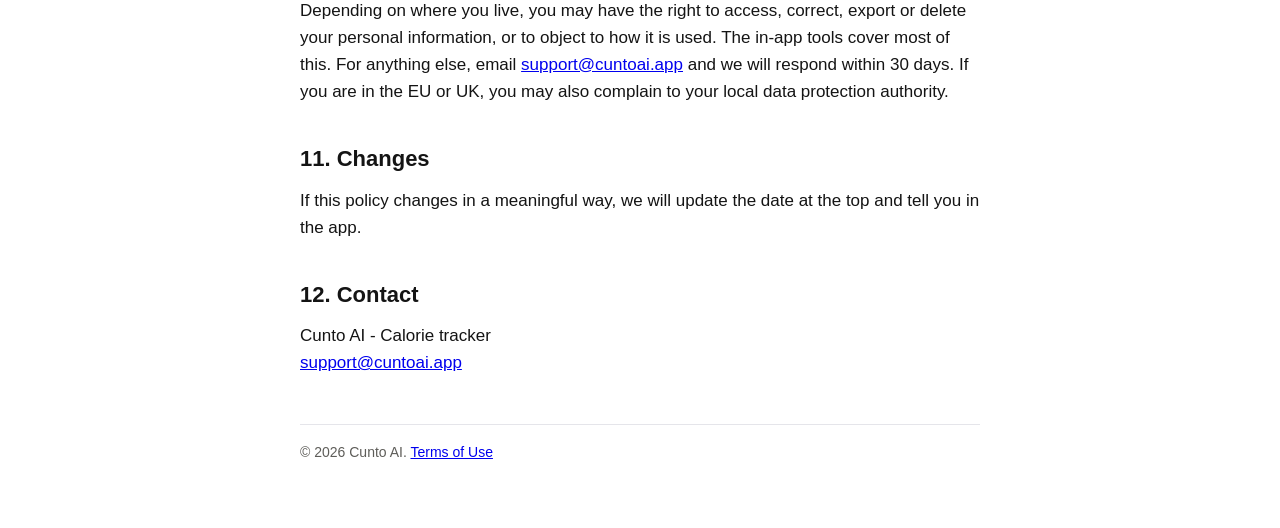
==== commit f6f6335a: "Privacy policy: Apple Health section (steps, workouts and weight read; meals and weigh-ins written; " ====
--- a/privacy.html
+++ b/privacy.html
@@ -27,8 +27,12 @@
 <tr><td>Account details: an anonymous user ID, and if you sign in, your email address or your Apple or Google account identifier</td><td>Created automatically, or when you sign in</td><td>To back up your data and let you use it on another phone</td></tr>
 <tr><td>Subscription status and purchase records</td><td>Apple App Store or Google Play, through RevenueCat</td><td>To unlock Cunto AI Pro and handle renewals</td></tr>
 <tr><td>Language choice and reminder settings</td><td>Settings in the app</td><td>To show the app in your language and send local reminders</td></tr>
+<tr><td>Steps, workouts and body weight from Apple Health (only if you switch Apple Health on in Preferences)</td><td>The Health app on your iPhone, including data recorded by Apple Watch</td><td>To count the calories you burn and keep your weight up to date</td></tr>
 </table>
 <p>Cunto AI does not use advertising networks or third-party analytics trackers, does not collect your contacts or precise location, and does not sell your information.</p>
+
+<h3>Apple Health</h3>
+<p>Apple Health is off until you switch it on under Preferences. When it is on, Cunto AI reads your step count, your workouts and your most recent body weight from the Health app, and writes the meals you log (calories, protein, carbohydrates and fat) and your weigh-ins back to it. Steps and workouts are shown on your phone and are not uploaded to our servers. Health data is never used for advertising or marketing, is never shared with third parties, and is never sold. You can switch Apple Health off at any time in Preferences, or in the iPhone Settings app under Health &rsaquo; Data Access &amp; Devices &rsaquo; Cunto AI.</p>
 
 <h2>3. Food photos and the AI</h2>
 <p>When you snap a photo or describe a meal, the photo or text is sent over an encrypted connection to our server and then to Anthropic, the company whose Claude model identifies the food. The photo is used only to produce that one answer. We do not store your food photos on our servers, and the photo stays on your phone. Anthropic processes it under its commercial API terms, which do not allow it to be used to train their models. Recognition is limited to a fixed number of requests per person per day; we keep a count per day to enforce that limit.</p>
